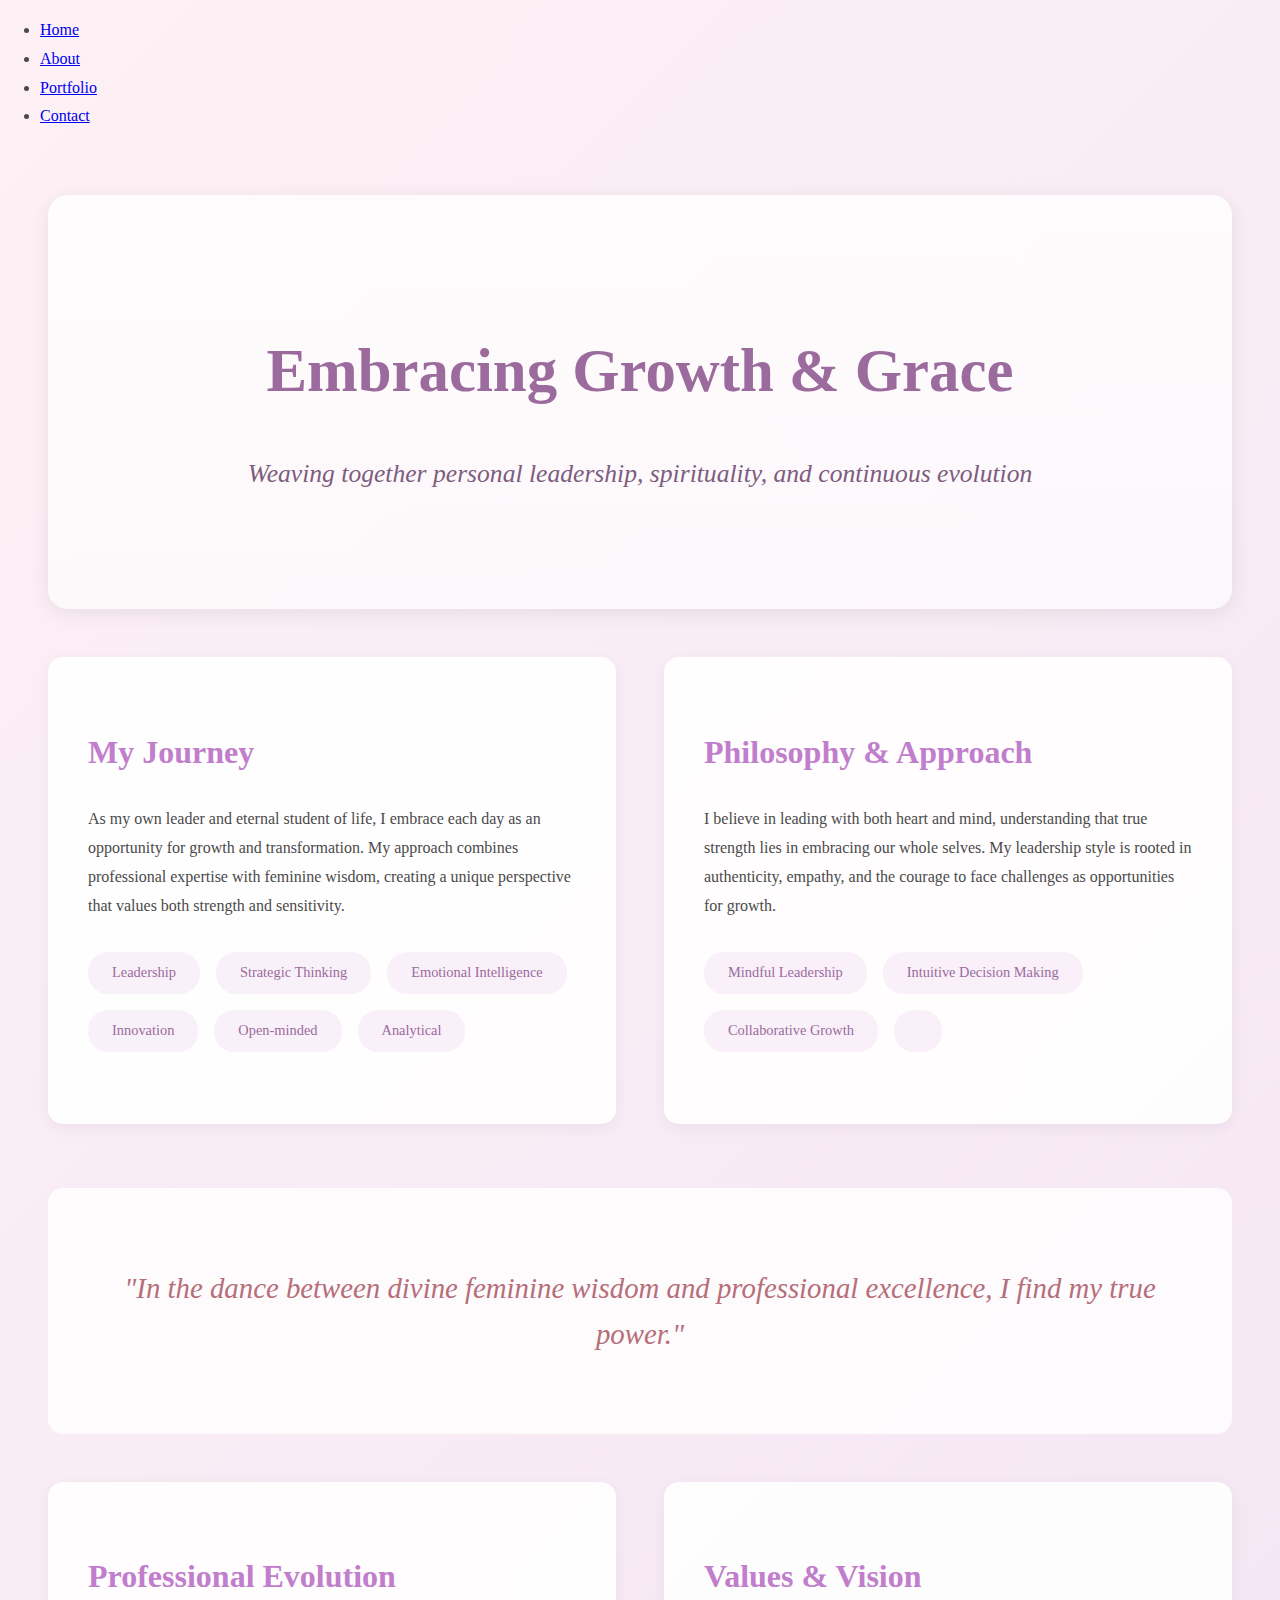
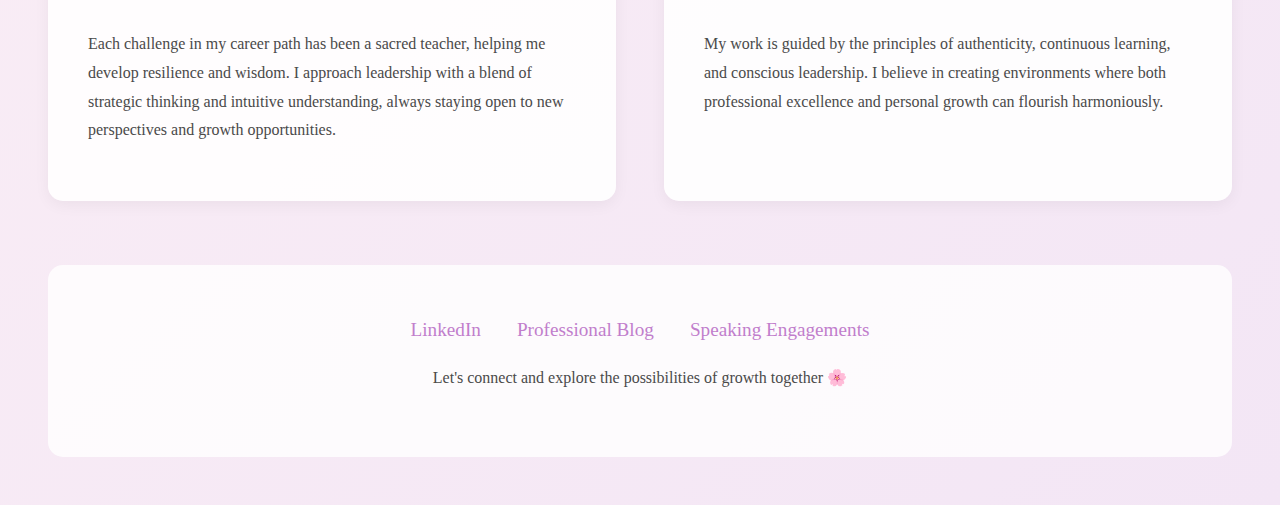
==== about.html @ 4f275b19 "Update about.html" ====
<!DOCTYPE html>
<html lang="en">
<head>
    <meta charset="UTF-8">
    <meta name="viewport" content="width=device-width, initial-scale=1.0">
    <title>About Me | A Journey of Growth</title>
    <style>
        body {
            margin: 0;
            font-family: 'Cormorant Garamond', serif;
            background: linear-gradient(135deg, #fdf1f5 0%, #f3e6f5 100%);
            color: #4a4a4a;
            line-height: 1.8;
        }

        .container {
            max-width: 1200px;
            margin: 0 auto;
            padding: 3rem;
        }

        .header {
            text-align: center;
            padding: 5rem 0;
            background: linear-gradient(rgba(255,255,255,0.8), rgba(255,255,255,0.6)), 
                        url('https://images.unsplash.com/photo-1490750967868-88aa4486c946?auto=format&fit=crop&q=80');
            background-size: cover;
            border-radius: 20px;
            margin-bottom: 3rem;
            box-shadow: 0 4px 20px rgba(0,0,0,0.08);
        }

        h1 {
            font-size: 3.8rem;
            color: #9b6b9d;
            margin-bottom: 1.5rem;
            font-weight: 600;
        }

        .vision-statement {
            font-size: 1.6rem;
            color: #7d5d7e;
            margin-bottom: 2rem;
            font-style: italic;
        }

        .content-grid {
            display: grid;
            grid-template-columns: repeat(2, 1fr);
            gap: 3rem;
            margin-bottom: 4rem;
        }

        .content-section {
            background: rgba(255,255,255,0.9);
            padding: 2.5rem;
            border-radius: 15px;
            box-shadow: 0 4px 15px rgba(0,0,0,0.05);
            transition: transform 0.3s ease;
        }

        .content-section:hover {
            transform: translateY(-5px);
        }

        .content-section h2 {
            color: #c17ecc;
            margin-bottom: 1.5rem;
            font-size: 2rem;
        }

        .quote-section {
            text-align: center;
            padding: 3rem;
            background: rgba(255,255,255,0.8);
            border-radius: 15px;
            margin: 3rem 0;
        }

        .quote {
            font-size: 1.8rem;
            color: #b76e79;
            font-style: italic;
            line-height: 1.6;
        }

        .skills-section {
            display: flex;
            flex-wrap: wrap;
            gap: 1rem;
            margin: 2rem 0;
        }

        .skill-tag {
            background: rgba(193,126,204,0.1);
            padding: 0.5rem 1.5rem;
            border-radius: 20px;
            color: #9b6b9d;
            font-size: 0.9rem;
        }

        .footer {
            text-align: center;
            padding: 3rem;
            background: rgba(255,255,255,0.8);
            border-radius: 15px;
            margin-top: 3rem;
        }

        .connect-links a {
            color: #c17ecc;
            margin: 0 1rem;
            text-decoration: none;
            font-size: 1.2rem;
            transition: color 0.3s ease;
        }

        .connect-links a:hover {
            color: #9b6b9d;
        }
    </style>
</head>
<body>
    <nav class="menu">
        <ul>
            <li><a href="index.html">Home</a></li>
            <li><a href="about.html">About</a></li>
            <li><a href="portfolio.html">Portfolio</a></li>
            <li><a href="contact.html">Contact</a></li>
        </ul>
    </nav>
    
    <div class="container">
        <header class="header">
            <h1>Embracing Growth & Grace</h1>
            <p class="vision-statement">Weaving together personal leadership, spirituality, and continuous evolution</p>
        </header>

        <div class="content-grid">
            <div class="content-section">
                <h2>My Journey</h2>
                <p>As my own leader and eternal student of life, I embrace each day as an opportunity for growth and transformation. My approach combines professional expertise with feminine wisdom, creating a unique perspective that values both strength and sensitivity.</p>
                <div class="skills-section">
                    <span class="skill-tag">Leadership</span>
                    <span class="skill-tag">Strategic Thinking</span>
                    <span class="skill-tag">Emotional Intelligence</span>
                    <span class="skill-tag">Innovation</span>
                      <span class="skill-tag">Open-minded</span>
                     <span class="skill-tag">Analytical</span>
                </div>
            </div>

            <div class="content-section">
                <h2>Philosophy & Approach</h2>
                <p>I believe in leading with both heart and mind, understanding that true strength lies in embracing our whole selves. My leadership style is rooted in authenticity, empathy, and the courage to face challenges as opportunities for growth.</p>
                <div class="skills-section">
                    <span class="skill-tag">Mindful Leadership</span>
                    <span class="skill-tag">Intuitive Decision Making</span>
                    <span class="skill-tag">Collaborative Growth</span>
                      <span class="skill-tag"></span>
                </div>
            </div>
        </div>

        <div class="quote-section">
            <p class="quote">"In the dance between divine feminine wisdom and professional excellence, I find my true power."</p>
        </div>

        <div class="content-grid">
            <div class="content-section">
                <h2>Professional Evolution</h2>
                <p>Each challenge in my career path has been a sacred teacher, helping me develop resilience and wisdom. I approach leadership with a blend of strategic thinking and intuitive understanding, always staying open to new perspectives and growth opportunities.</p>
            </div>

            <div class="content-section">
                <h2>Values & Vision</h2>
                <p>My work is guided by the principles of authenticity, continuous learning, and conscious leadership. I believe in creating environments where both professional excellence and personal growth can flourish harmoniously.</p>
            </div>
        </div>

        <footer class="footer">
            <div class="connect-links">
                <a href="#">LinkedIn</a>
                <a href="#">Professional Blog</a>
                <a href="#">Speaking Engagements</a>
            </div>
            <p>Let's connect and explore the possibilities of growth together 🌸</p>
        </footer>
    </div>
</body>
</html>
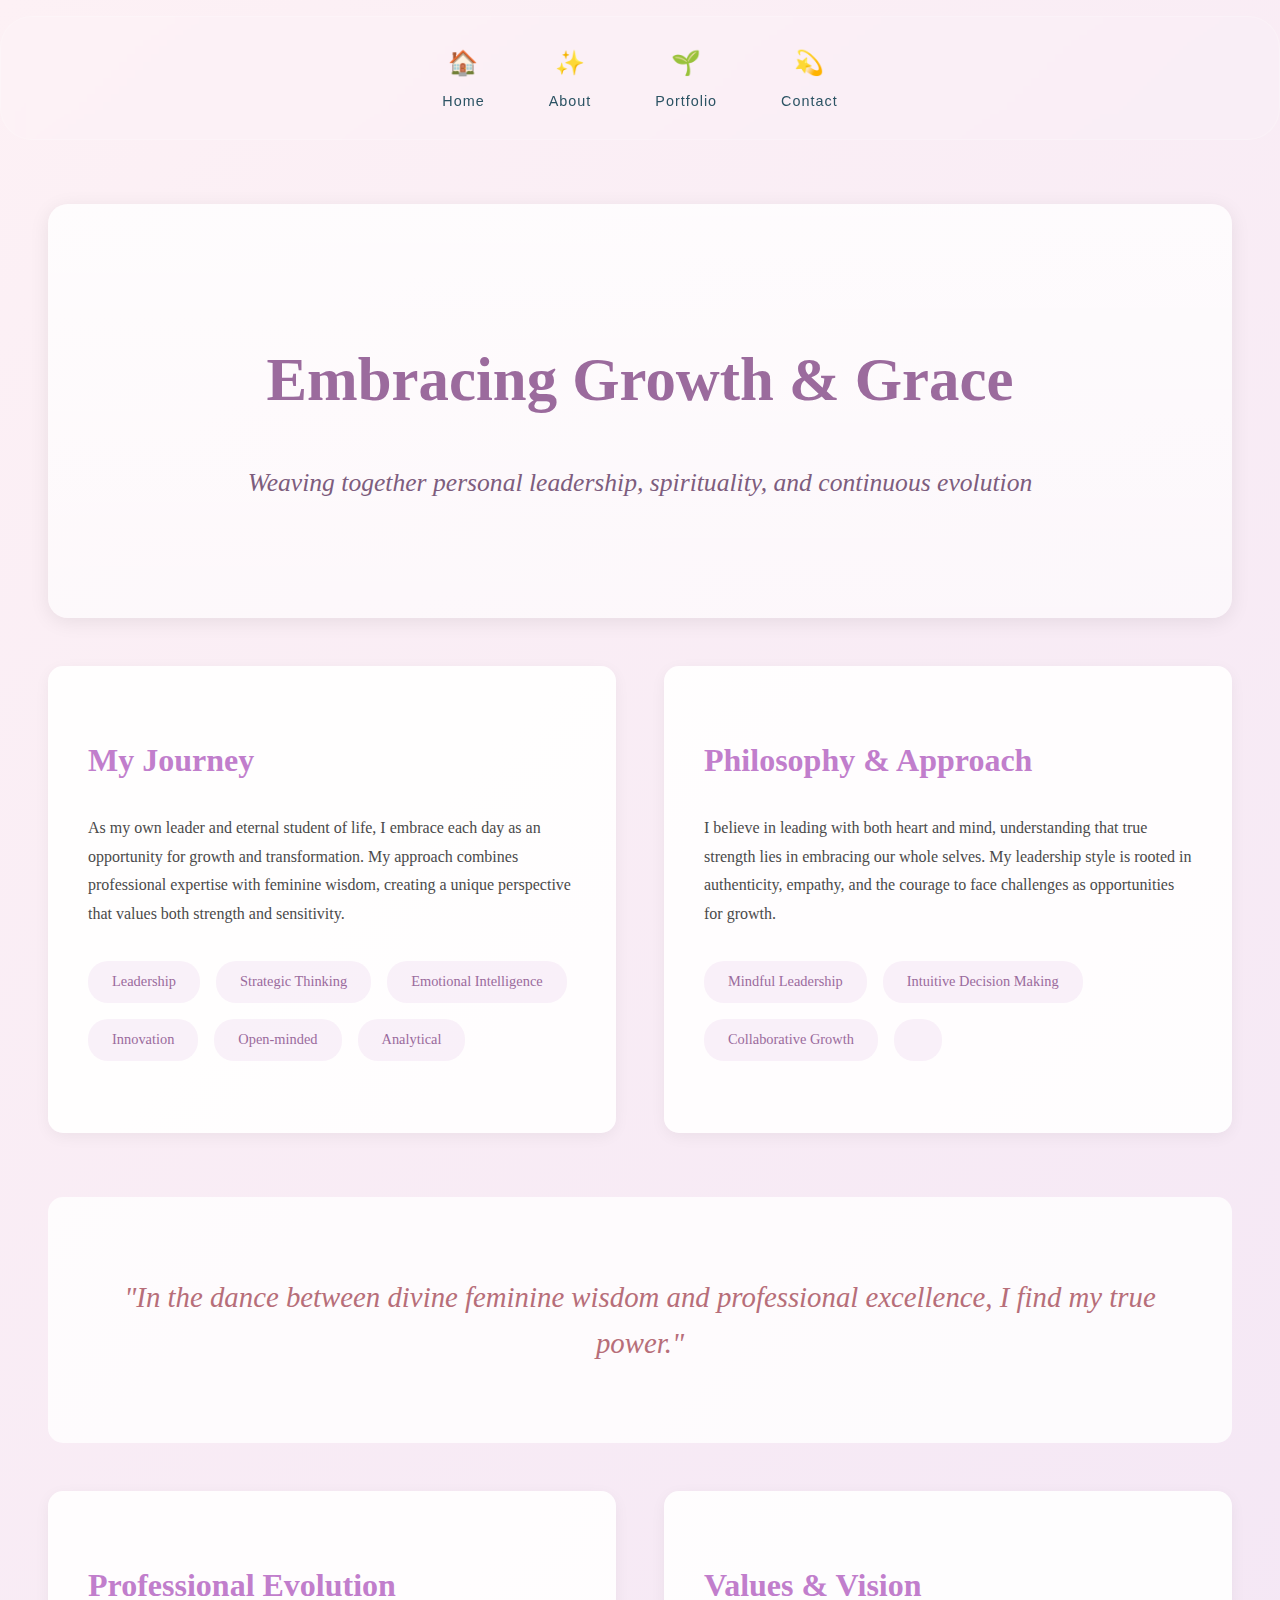
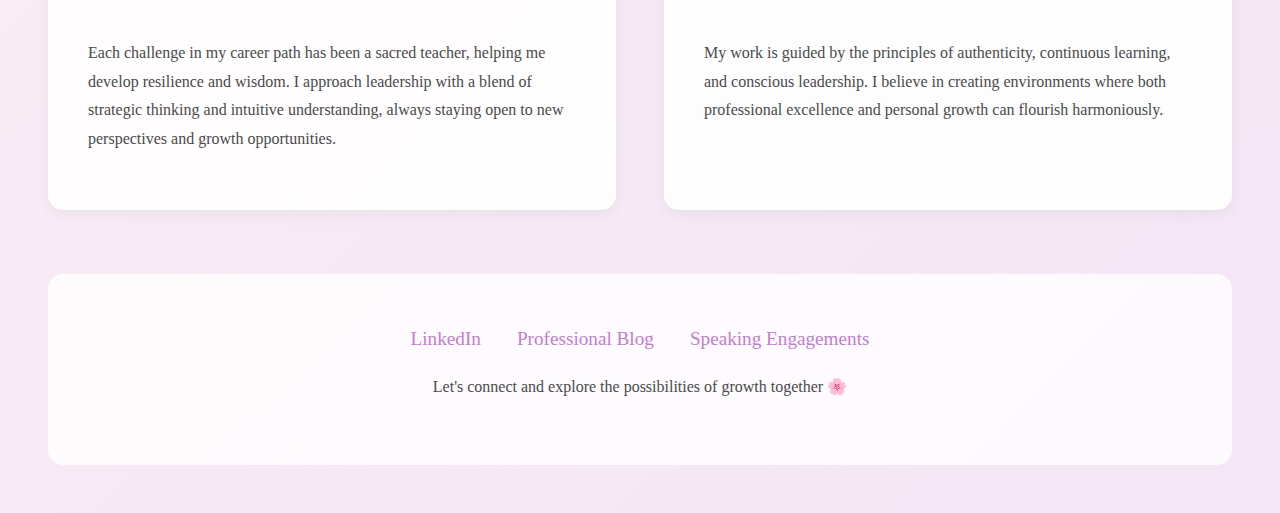
==== commit e6c4845f: "Update about.html" ====
--- a/about.html
+++ b/about.html
@@ -121,14 +121,80 @@
     </style>
 </head>
 <body>
-    <nav class="menu">
-        <ul>
-            <li><a href="index.html">Home</a></li>
-            <li><a href="about.html">About</a></li>
-            <li><a href="portfolio.html">Portfolio</a></li>
-            <li><a href="contact.html">Contact</a></li>
-        </ul>
-    </nav>
+   <nav class="menu">
+    <ul class="nav-links">
+        <li>
+            <a href="index.html" class="nav-item">
+                <span class="icon">🏠</span>
+                <span class="text">Home</span>
+            </a>
+        </li>
+        <li>
+            <a href="about.html" class="nav-item">
+                <span class="icon">✨</span>
+                <span class="text">About</span>
+            </a>
+        </li>
+        <li>
+            <a href="portfolio.html" class="nav-item">
+                <span class="icon">🌱</span>
+                <span class="text">Portfolio</span>
+            </a>
+        </li>
+        <li>
+            <a href="contact.html" class="nav-item">
+                <span class="icon">💫</span>
+                <span class="text">Contact</span>
+            </a>
+        </li>
+    </ul>
+    <style>
+        .nav-links {
+            display: flex;
+            justify-content: center;
+            gap: 2rem;
+            list-style: none;
+            padding: 1rem;
+            background: rgba(255, 255, 255, 0.1);
+            backdrop-filter: blur(10px);
+            border-radius: 2rem;
+            border: 1px solid rgba(255, 255, 255, 0.2);
+        }
+        
+        .nav-item {
+            display: flex;
+            flex-direction: column;
+            align-items: center;
+            text-decoration: none;
+            color: #2c5364;
+            font-family: 'Quicksand', sans-serif;
+            transition: transform 0.3s ease, color 0.3s ease;
+            padding: 0.5rem 1rem;
+        }
+
+        .nav-item:hover {
+            transform: translateY(-5px);
+            color: #4ca1af;
+        }
+
+        .icon {
+            font-size: 1.5rem;
+            margin-bottom: 0.3rem;
+            animation: float 3s ease-in-out infinite;
+        }
+
+        .text {
+            font-size: 0.9rem;
+            font-weight: 500;
+            letter-spacing: 1px;
+        }
+
+        @keyframes float {
+            0%, 100% { transform: translateY(0); }
+            50% { transform: translateY(-5px); }
+        }
+    </style>
+</nav>
     
     <div class="container">
         <header class="header">
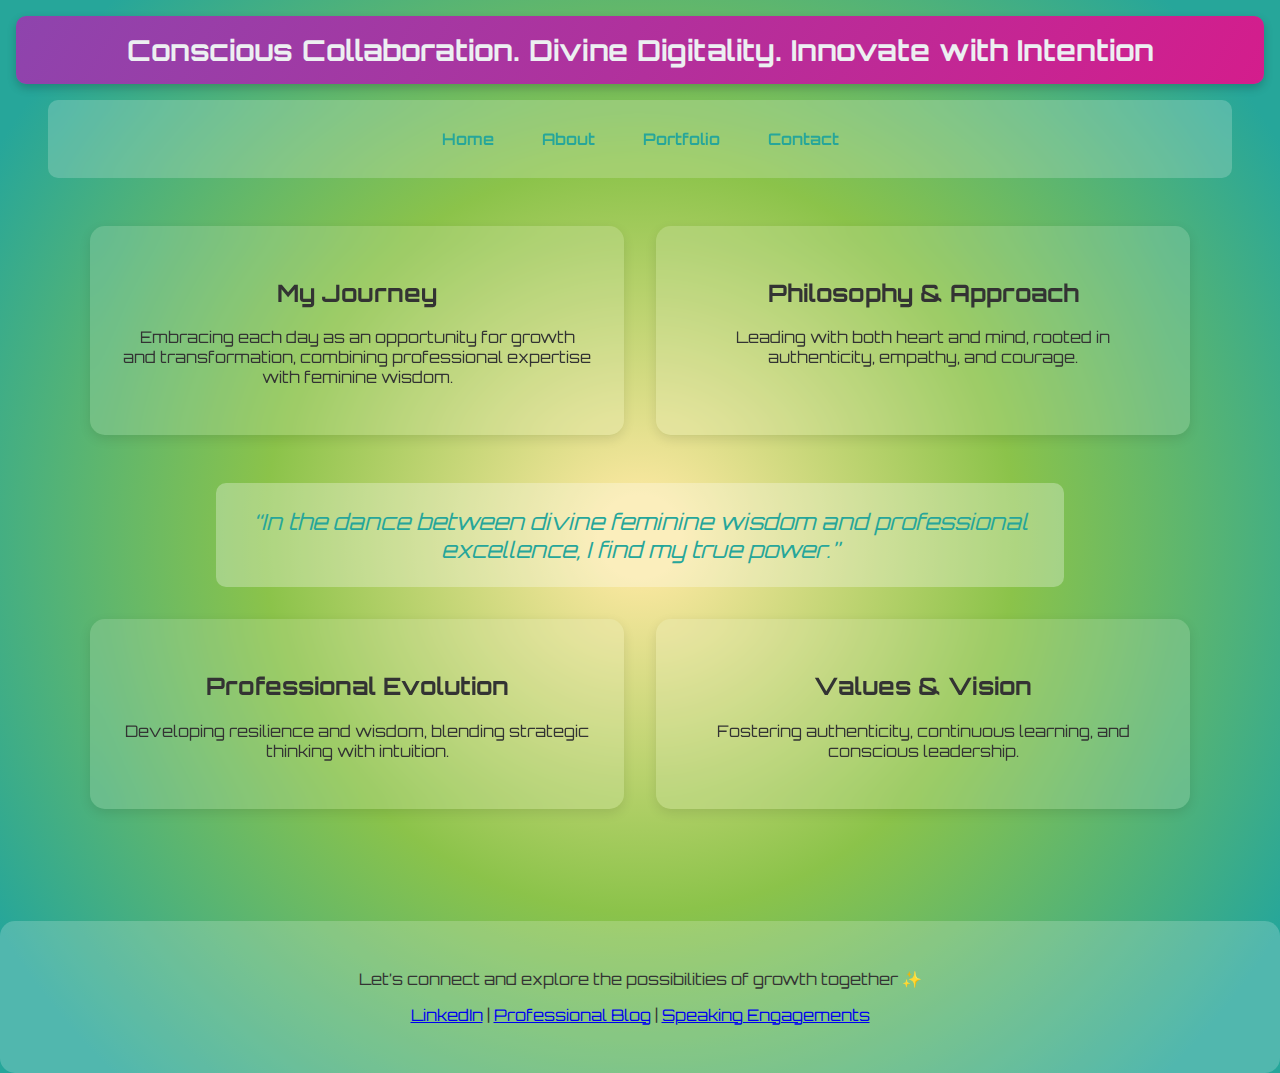
==== commit 1262ca3c: "Update about.html" ====
--- a/about.html
+++ b/about.html
@@ -1,257 +1,158 @@
 <!DOCTYPE html>
-<html lang="en">
+<html lang="en" class="sacred-realm">
 <head>
     <meta charset="UTF-8">
     <meta name="viewport" content="width=device-width, initial-scale=1.0">
     <title>About Me | A Journey of Growth</title>
     <style>
+        @import url('https://fonts.googleapis.com/css2?family=Orbitron:wght@400;700&display=swap');
+        
+        :root {
+            --divine-gold: #F9E79F;
+            --forest-emerald: #8BC34A;
+            --cosmic-lavender: #D1C4E9;
+            --sunrise-peach: #FFAB91;
+            --oceanic-teal: #26A69A;
+            --moonlight-silver: #ECEFF1;
+            --header-gradient: linear-gradient(120deg, #8E44AD, #D41D8C);
+        }
+
         body {
             margin: 0;
-            font-family: 'Cormorant Garamond', serif;
-            background: linear-gradient(135deg, #fdf1f5 0%, #f3e6f5 100%);
-            color: #4a4a4a;
-            line-height: 1.8;
+            font-family: 'Orbitron', sans-serif;
+            background: radial-gradient(circle at 50% 50%, var(--divine-gold) 5%, var(--forest-emerald) 45%, var(--oceanic-teal) 90%);
+            color: #333;
+            overflow-x: hidden;
+        }
+
+        .sacred-header {
+            text-align: center;
+            padding: 1rem;
+            font-size: 1.8rem;
+            font-weight: 700;
+            color: var(--moonlight-silver);
+            background: var(--header-gradient);
+            border-radius: 10px;
+            box-shadow: 0 4px 10px rgba(0,0,0,0.2);
+            margin: 1rem;
+        }
+
+        .nav {
+            display: flex;
+            justify-content: center;
+            padding: 1rem;
+            background: rgba(255, 255, 255, 0.2);
+            backdrop-filter: blur(10px);
+            border-radius: 10px;
+            margin: 1rem auto;
+            max-width: 90%;
+        }
+
+        .nav a {
+            text-decoration: none;
+            color: var(--oceanic-teal);
+            font-weight: 600;
+            padding: 0.8rem 1.5rem;
+            transition: color 0.3s ease;
+        }
+
+        .nav a:hover {
+            color: var(--cosmic-lavender);
         }
 
         .container {
-            max-width: 1200px;
+            max-width: 1100px;
             margin: 0 auto;
-            padding: 3rem;
-        }
-
-        .header {
-            text-align: center;
-            padding: 5rem 0;
-            background: linear-gradient(rgba(255,255,255,0.8), rgba(255,255,255,0.6)), 
-                        url('https://images.unsplash.com/photo-1490750967868-88aa4486c946?auto=format&fit=crop&q=80');
-            background-size: cover;
-            border-radius: 20px;
-            margin-bottom: 3rem;
-            box-shadow: 0 4px 20px rgba(0,0,0,0.08);
-        }
-
-        h1 {
-            font-size: 3.8rem;
-            color: #9b6b9d;
-            margin-bottom: 1.5rem;
-            font-weight: 600;
-        }
-
-        .vision-statement {
-            font-size: 1.6rem;
-            color: #7d5d7e;
-            margin-bottom: 2rem;
-            font-style: italic;
+            padding: 2rem;
         }
 
         .content-grid {
             display: grid;
-            grid-template-columns: repeat(2, 1fr);
-            gap: 3rem;
-            margin-bottom: 4rem;
+            grid-template-columns: 1fr;
+            gap: 2rem;
+            margin-bottom: 3rem;
         }
 
-        .content-section {
-            background: rgba(255,255,255,0.9);
-            padding: 2.5rem;
+        @media (min-width: 768px) {
+            .content-grid {
+                grid-template-columns: repeat(2, 1fr);
+            }
+        }
+
+        .sacred-card {
+            background: rgba(255,255,255,0.15);
+            backdrop-filter: blur(15px);
+            padding: 2rem;
             border-radius: 15px;
-            box-shadow: 0 4px 15px rgba(0,0,0,0.05);
+            box-shadow: 0 4px 12px rgba(0,0,0,0.1);
+            text-align: center;
             transition: transform 0.3s ease;
         }
 
-        .content-section:hover {
-            transform: translateY(-5px);
-        }
-
-        .content-section h2 {
-            color: #c17ecc;
-            margin-bottom: 1.5rem;
-            font-size: 2rem;
-        }
-
-        .quote-section {
-            text-align: center;
-            padding: 3rem;
-            background: rgba(255,255,255,0.8);
-            border-radius: 15px;
-            margin: 3rem 0;
+        .sacred-card:hover {
+            transform: scale(1.03);
         }
 
         .quote {
-            font-size: 1.8rem;
-            color: #b76e79;
+            font-size: 1.4rem;
             font-style: italic;
-            line-height: 1.6;
+            color: var(--oceanic-teal);
+            text-align: center;
+            margin: 2rem auto;
+            padding: 1.5rem;
+            background: rgba(255,255,255,0.3);
+            border-radius: 10px;
+            max-width: 800px;
         }
 
-        .skills-section {
-            display: flex;
-            flex-wrap: wrap;
-            gap: 1rem;
-            margin: 2rem 0;
-        }
-
-        .skill-tag {
-            background: rgba(193,126,204,0.1);
-            padding: 0.5rem 1.5rem;
-            border-radius: 20px;
-            color: #9b6b9d;
-            font-size: 0.9rem;
-        }
-
-        .footer {
+        .sacred-footer {
             text-align: center;
-            padding: 3rem;
-            background: rgba(255,255,255,0.8);
+            padding: 2rem;
+            background: rgba(255,255,255,0.2);
             border-radius: 15px;
-            margin-top: 3rem;
-        }
-
-        .connect-links a {
-            color: #c17ecc;
-            margin: 0 1rem;
-            text-decoration: none;
-            font-size: 1.2rem;
-            transition: color 0.3s ease;
-        }
-
-        .connect-links a:hover {
-            color: #9b6b9d;
+            margin-top: 2rem;
         }
     </style>
 </head>
 <body>
-   <nav class="menu">
-    <ul class="nav-links">
-        <li>
-            <a href="index.html" class="nav-item">
-                <span class="icon">🏠</span>
-                <span class="text">Home</span>
-            </a>
-        </li>
-        <li>
-            <a href="about.html" class="nav-item">
-                <span class="icon">✨</span>
-                <span class="text">About</span>
-            </a>
-        </li>
-        <li>
-            <a href="portfolio.html" class="nav-item">
-                <span class="icon">🌱</span>
-                <span class="text">Portfolio</span>
-            </a>
-        </li>
-        <li>
-            <a href="contact.html" class="nav-item">
-                <span class="icon">💫</span>
-                <span class="text">Contact</span>
-            </a>
-        </li>
-    </ul>
-    <style>
-        .nav-links {
-            display: flex;
-            justify-content: center;
-            gap: 2rem;
-            list-style: none;
-            padding: 1rem;
-            background: rgba(255, 255, 255, 0.1);
-            backdrop-filter: blur(10px);
-            border-radius: 2rem;
-            border: 1px solid rgba(255, 255, 255, 0.2);
-        }
-        
-        .nav-item {
-            display: flex;
-            flex-direction: column;
-            align-items: center;
-            text-decoration: none;
-            color: #2c5364;
-            font-family: 'Quicksand', sans-serif;
-            transition: transform 0.3s ease, color 0.3s ease;
-            padding: 0.5rem 1rem;
-        }
+    <div class="sacred-header">Conscious Collaboration. Divine Digitality. Innovate with Intention</div>
 
-        .nav-item:hover {
-            transform: translateY(-5px);
-            color: #4ca1af;
-        }
+    <nav class="nav">
+        <a href="#">Home</a>
+        <a href="#">About</a>
+        <a href="#">Portfolio</a>
+        <a href="#">Contact</a>
+    </nav>
 
-        .icon {
-            font-size: 1.5rem;
-            margin-bottom: 0.3rem;
-            animation: float 3s ease-in-out infinite;
-        }
-
-        .text {
-            font-size: 0.9rem;
-            font-weight: 500;
-            letter-spacing: 1px;
-        }
-
-        @keyframes float {
-            0%, 100% { transform: translateY(0); }
-            50% { transform: translateY(-5px); }
-        }
-    </style>
-</nav>
-    
     <div class="container">
-        <header class="header">
-            <h1>Embracing Growth & Grace</h1>
-            <p class="vision-statement">Weaving together personal leadership, spirituality, and continuous evolution</p>
-        </header>
-
         <div class="content-grid">
-            <div class="content-section">
+            <div class="sacred-card">
                 <h2>My Journey</h2>
-                <p>As my own leader and eternal student of life, I embrace each day as an opportunity for growth and transformation. My approach combines professional expertise with feminine wisdom, creating a unique perspective that values both strength and sensitivity.</p>
-                <div class="skills-section">
-                    <span class="skill-tag">Leadership</span>
-                    <span class="skill-tag">Strategic Thinking</span>
-                    <span class="skill-tag">Emotional Intelligence</span>
-                    <span class="skill-tag">Innovation</span>
-                      <span class="skill-tag">Open-minded</span>
-                     <span class="skill-tag">Analytical</span>
-                </div>
+                <p>Embracing each day as an opportunity for growth and transformation, combining professional expertise with feminine wisdom.</p>
             </div>
-
-            <div class="content-section">
+            <div class="sacred-card">
                 <h2>Philosophy & Approach</h2>
-                <p>I believe in leading with both heart and mind, understanding that true strength lies in embracing our whole selves. My leadership style is rooted in authenticity, empathy, and the courage to face challenges as opportunities for growth.</p>
-                <div class="skills-section">
-                    <span class="skill-tag">Mindful Leadership</span>
-                    <span class="skill-tag">Intuitive Decision Making</span>
-                    <span class="skill-tag">Collaborative Growth</span>
-                      <span class="skill-tag"></span>
-                </div>
+                <p>Leading with both heart and mind, rooted in authenticity, empathy, and courage.</p>
             </div>
         </div>
 
-        <div class="quote-section">
-            <p class="quote">"In the dance between divine feminine wisdom and professional excellence, I find my true power."</p>
-        </div>
+        <div class="quote">“In the dance between divine feminine wisdom and professional excellence, I find my true power.”</div>
 
         <div class="content-grid">
-            <div class="content-section">
+            <div class="sacred-card">
                 <h2>Professional Evolution</h2>
-                <p>Each challenge in my career path has been a sacred teacher, helping me develop resilience and wisdom. I approach leadership with a blend of strategic thinking and intuitive understanding, always staying open to new perspectives and growth opportunities.</p>
+                <p>Developing resilience and wisdom, blending strategic thinking with intuition.</p>
             </div>
-
-            <div class="content-section">
+            <div class="sacred-card">
                 <h2>Values & Vision</h2>
-                <p>My work is guided by the principles of authenticity, continuous learning, and conscious leadership. I believe in creating environments where both professional excellence and personal growth can flourish harmoniously.</p>
+                <p>Fostering authenticity, continuous learning, and conscious leadership.</p>
             </div>
         </div>
+    </div>
 
-        <footer class="footer">
-            <div class="connect-links">
-                <a href="#">LinkedIn</a>
-                <a href="#">Professional Blog</a>
-                <a href="#">Speaking Engagements</a>
-            </div>
-            <p>Let's connect and explore the possibilities of growth together 🌸</p>
-        </footer>
+    <div class="sacred-footer">
+        <p>Let’s connect and explore the possibilities of growth together ✨</p>
+        <p><a href="#">LinkedIn</a> | <a href="#">Professional Blog</a> | <a href="#">Speaking Engagements</a></p>
     </div>
 </body>
 </html>
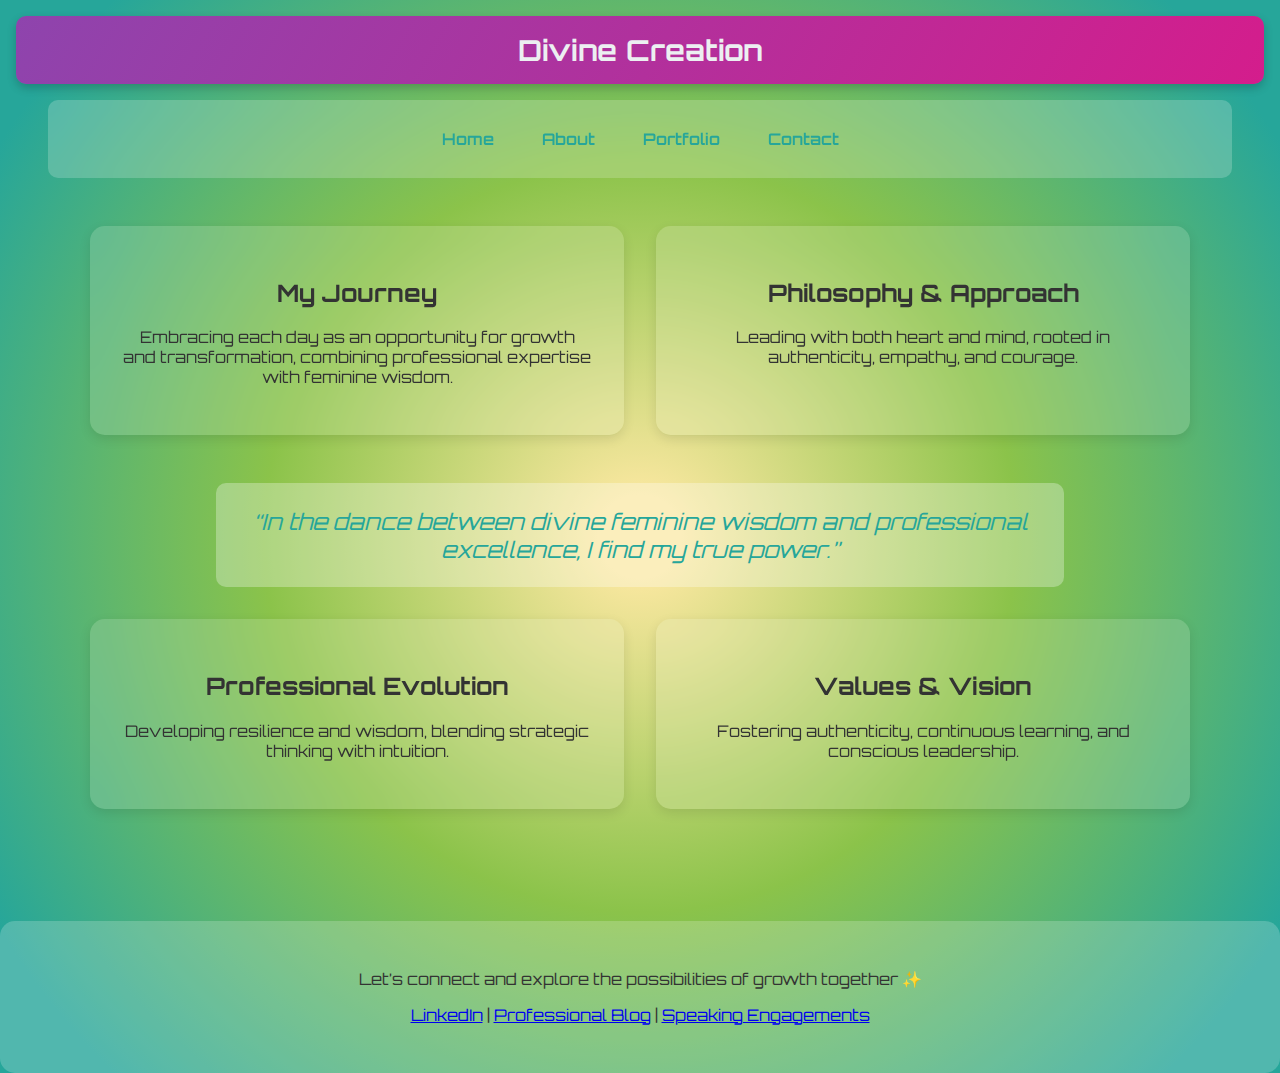
==== commit ea471de0: "Update about.html" ====
--- a/about.html
+++ b/about.html
@@ -115,15 +115,13 @@
     </style>
 </head>
 <body>
-    <div class="sacred-header">Conscious Collaboration. Divine Digitality. Innovate with Intention</div>
-
+    <div class="sacred-header">Divine Creation</div>
     <nav class="nav">
-        <a href="#">Home</a>
-        <a href="#">About</a>
-        <a href="#">Portfolio</a>
-        <a href="#">Contact</a>
+        <a href="index.html">Home</a>
+        <a href="about.html">About</a>
+        <a href="portfolio.html">Portfolio</a>
+        <a href="contact.html">Contact</a>
     </nav>
-
     <div class="container">
         <div class="content-grid">
             <div class="sacred-card">
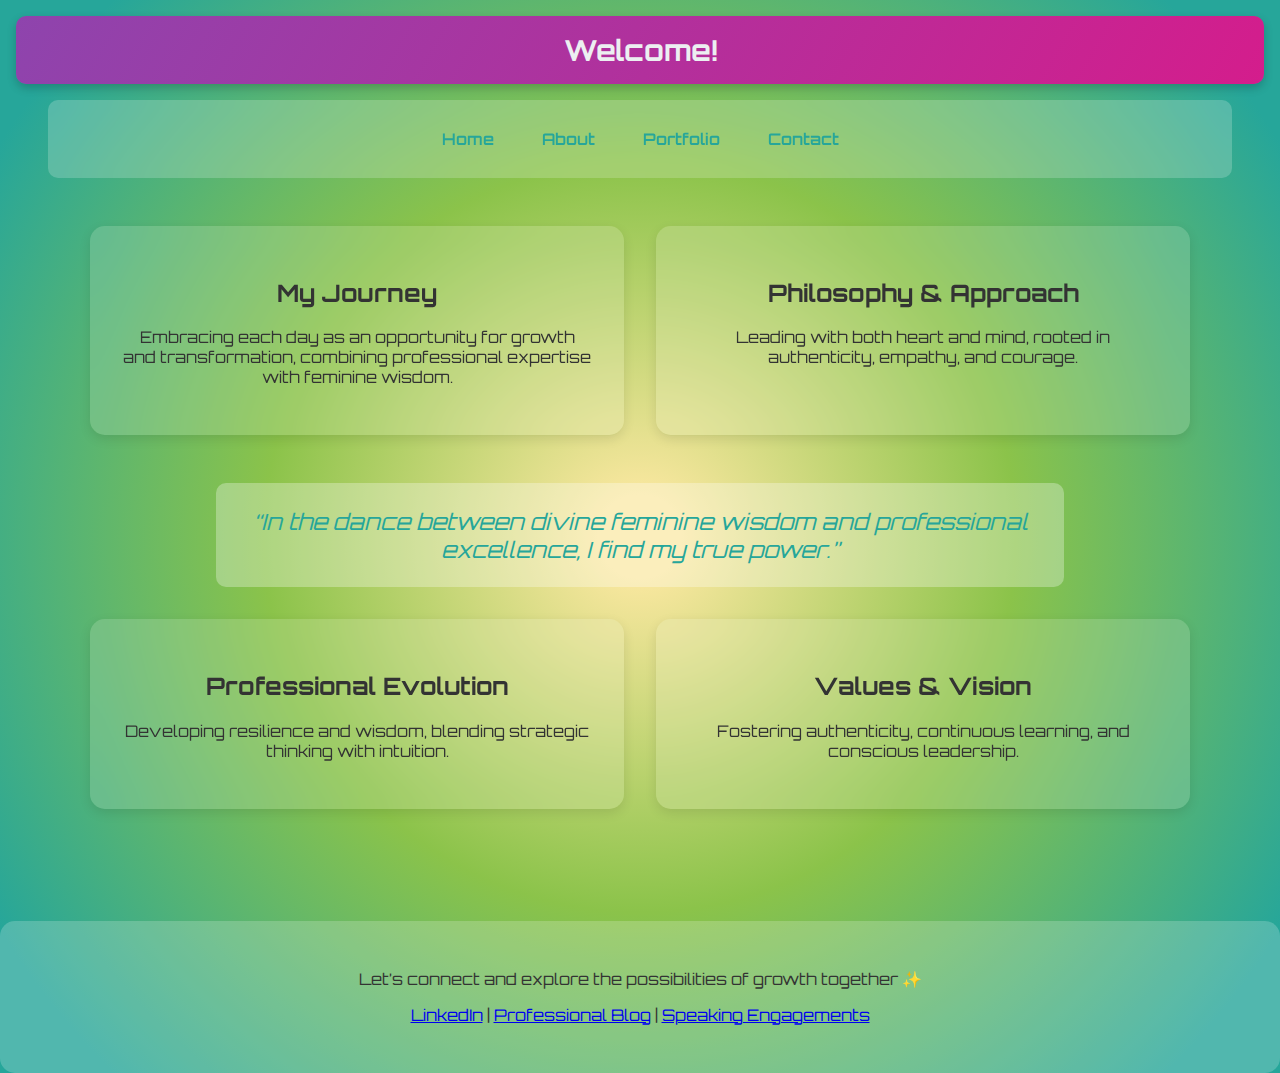
==== commit 974fd883: "Update about.html" ====
--- a/about.html
+++ b/about.html
@@ -115,7 +115,7 @@
     </style>
 </head>
 <body>
-    <div class="sacred-header">Divine Creation</div>
+    <div class="sacred-header">Welcome!</div>
     <nav class="nav">
         <a href="index.html">Home</a>
         <a href="about.html">About</a>
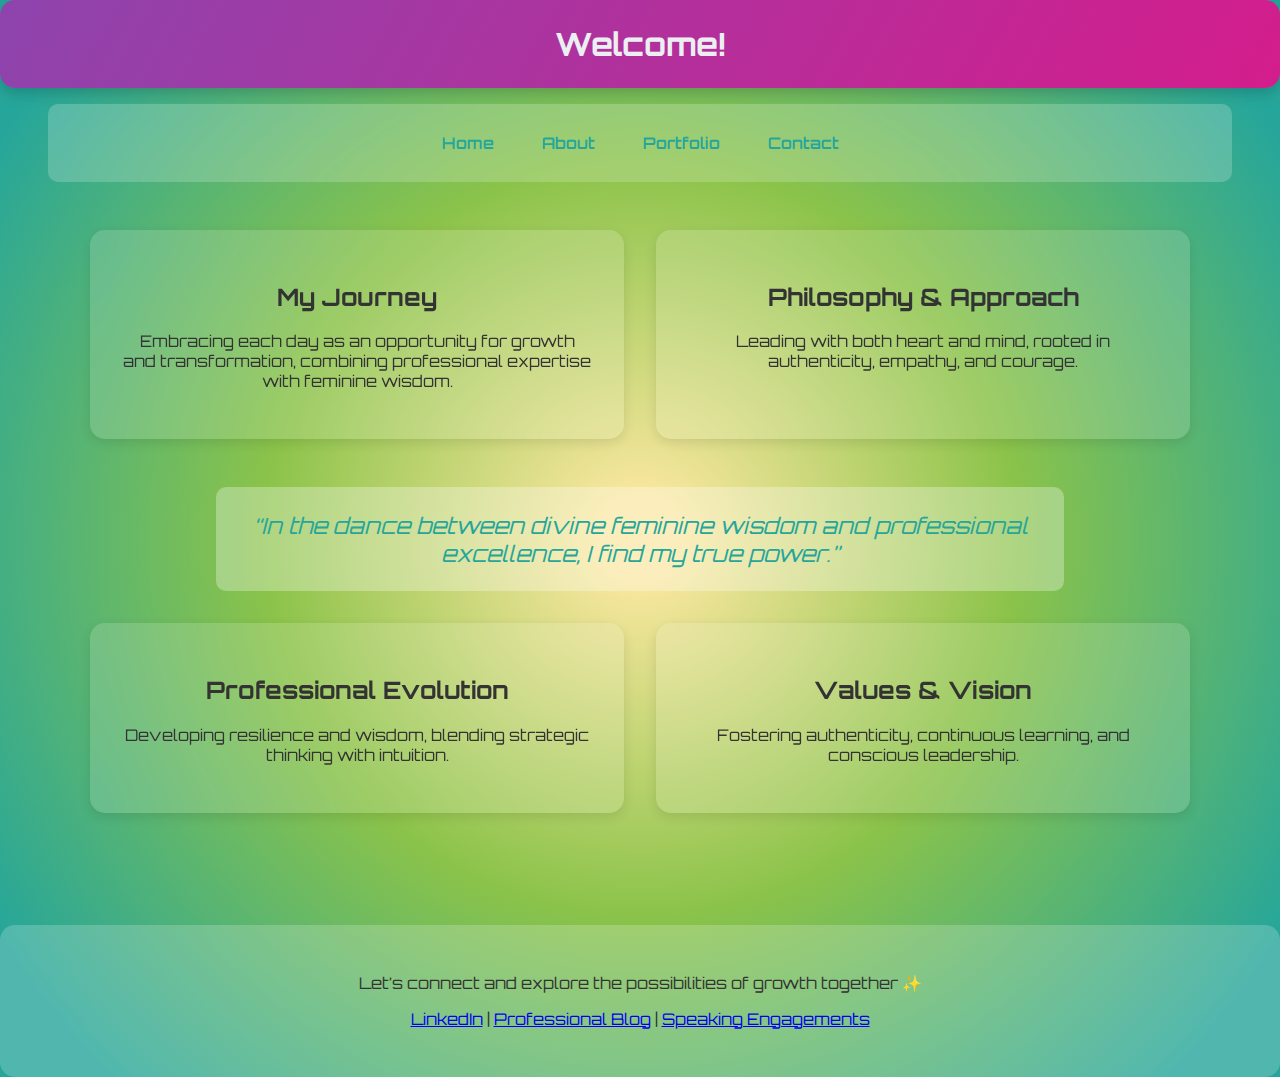
==== commit 5e72dc4c: "Update about.html" ====
--- a/about.html
+++ b/about.html
@@ -25,17 +25,16 @@
             overflow-x: hidden;
         }
 
-        .sacred-header {
+            .sacred-header {
             text-align: center;
-            padding: 1rem;
-            font-size: 1.8rem;
+            padding: 1.5rem 0;
+            font-size: 2rem;
             font-weight: 700;
             color: var(--moonlight-silver);
             background: var(--header-gradient);
-            border-radius: 10px;
-            box-shadow: 0 4px 10px rgba(0,0,0,0.2);
-            margin: 1rem;
-        }
+            border-radius: 15px;
+            box-shadow: 0 4px 15px rgba(0,0,0,0.2);
+            }
 
         .nav {
             display: flex;
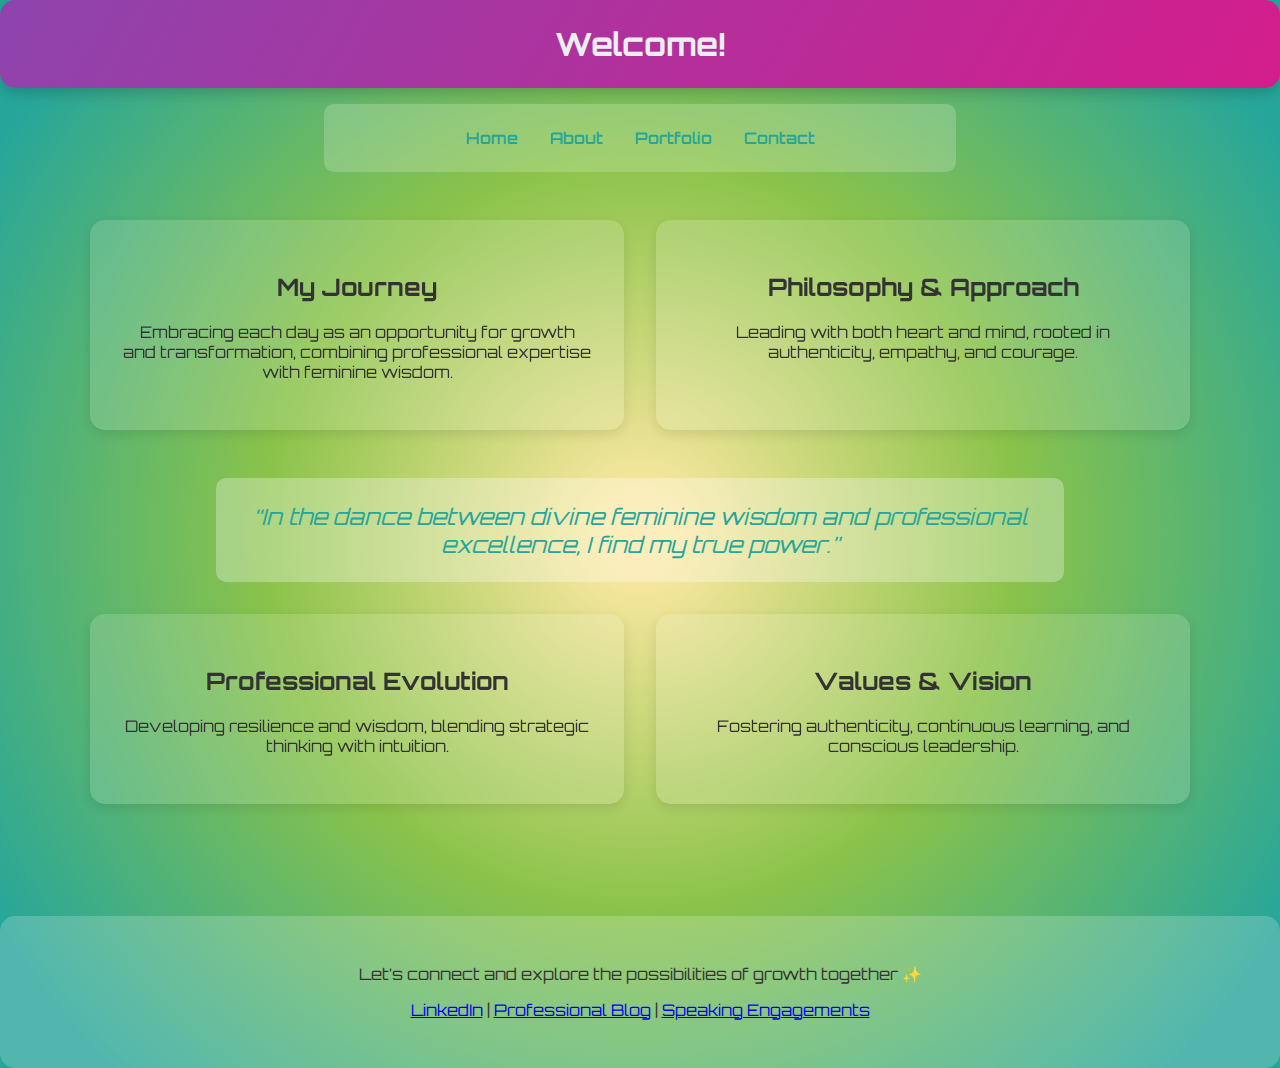
==== commit 1363952f: "Update about.html" ====
--- a/about.html
+++ b/about.html
@@ -36,22 +36,22 @@
             box-shadow: 0 4px 15px rgba(0,0,0,0.2);
             }
 
-        .nav {
+       .nav {
             display: flex;
             justify-content: center;
             padding: 1rem;
             background: rgba(255, 255, 255, 0.2);
-            backdrop-filter: blur(10px);
+            backdrop-filter: blur(8px);
             border-radius: 10px;
             margin: 1rem auto;
-            max-width: 90%;
+            max-width: 600px;
         }
 
         .nav a {
             text-decoration: none;
             color: var(--oceanic-teal);
             font-weight: 600;
-            padding: 0.8rem 1.5rem;
+            padding: 0.5rem 1rem;
             transition: color 0.3s ease;
         }
 
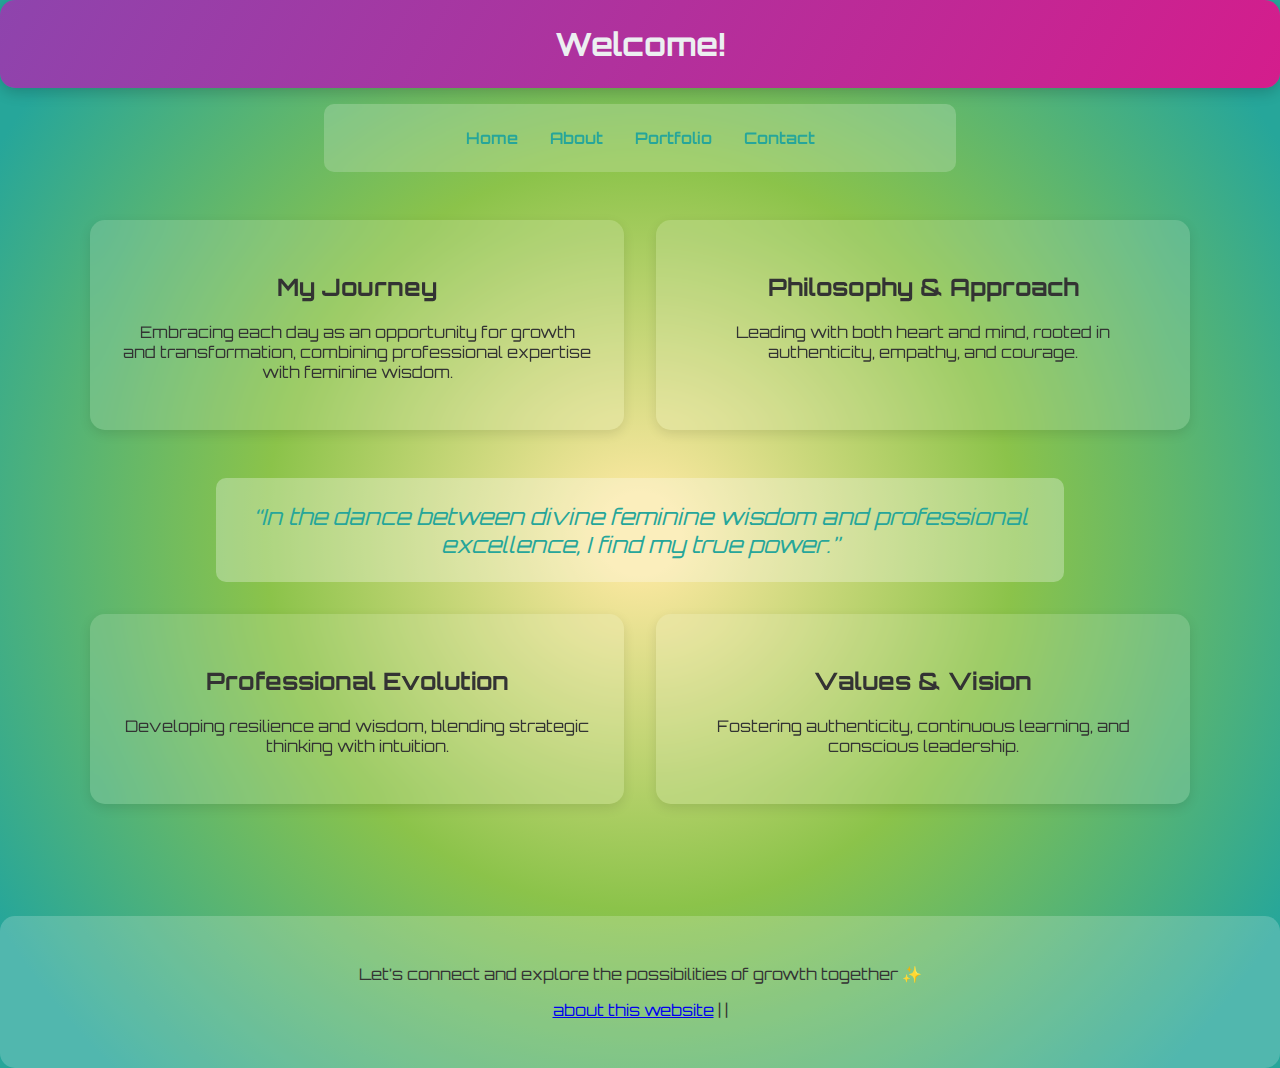
==== commit 3a237001: "Update about.html" ====
--- a/about.html
+++ b/about.html
@@ -149,7 +149,7 @@
 
     <div class="sacred-footer">
         <p>Let’s connect and explore the possibilities of growth together ✨</p>
-        <p><a href="#">LinkedIn</a> | <a href="#">Professional Blog</a> | <a href="#">Speaking Engagements</a></p>
+        <p><a href="devinfo.html">about this website</a> | <a href="#"></a> | <a href="#"></a></p>
     </div>
 </body>
 </html>
